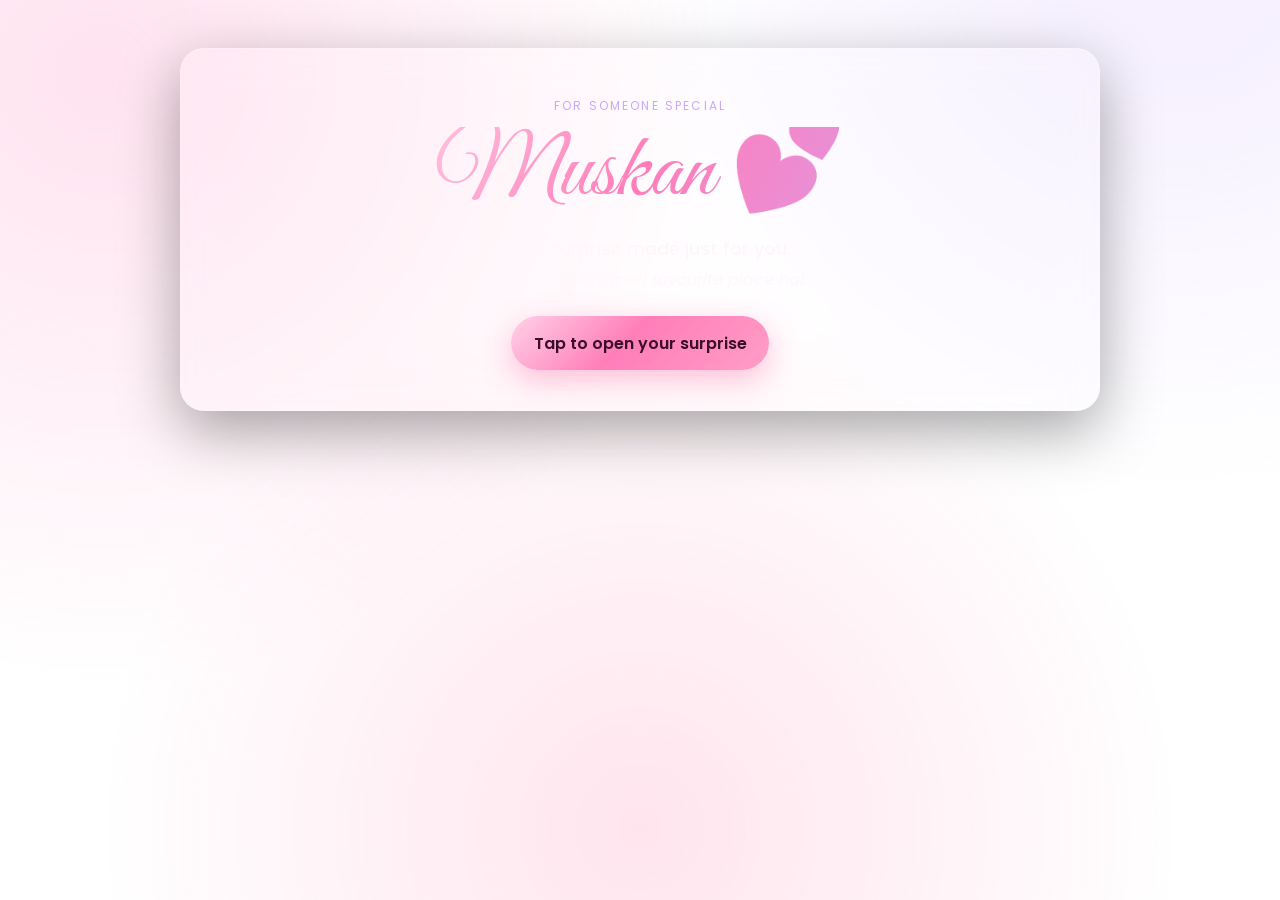
==== index.html @ cd98486f "Add romantic surprise website for Muskan" ====
<!DOCTYPE html>
<html lang="en">
<head>
  <meta charset="UTF-8" />
  <meta name="viewport" content="width=device-width, initial-scale=1" />
  <title>A little surprise for Muskan 💕</title>
  <meta name="description" content="A soft surprise website made for Muskan." />
  <link rel="preconnect" href="https://fonts.googleapis.com" />
  <link rel="preconnect" href="https://fonts.gstatic.com" crossorigin />
  <link href="https://fonts.googleapis.com/css2?family=Great+Vibes&family=Poppins:wght@300;400;500;600;700&display=swap" rel="stylesheet" />
  <link rel="stylesheet" href="styles.css" />
</head>
<body>
  <div class="bg-glow"></div>
  <div id="hearts" aria-hidden="true"></div>

  <main class="shell">
    <section class="hero card">
      <p class="eyebrow">For someone special</p>
      <h1>Muskan <span>💕</span></h1>
      <p class="subtitle">A little surprise made just for you.</p>
      <p class="hinglish">Tumhari smile hi meri favourite place hai.</p>
      <button id="revealBtn" class="btn" type="button">Tap to open your surprise</button>
    </section>

    <section id="surprise" class="surprise hidden" aria-live="polite">
      <article class="card love-note">
        <h2>Hey Muskan…</h2>
        <p>
          If you’re reading this, someone who loves you wanted to say it in a way
          that stays — soft, simple, and only for you.
        </p>
        <p class="hinglish">
          Tumhari muskaan (haan, literally) din ko soft bana deti hai.
        </p>
      </article>

      <section class="reasons">
        <h2 class="section-title">Reasons you’re magic</h2>
        <div class="grid">
          <article class="reason card">
            <div class="icon">🌸</div>
            <h3>Your smile</h3>
            <p>It turns ordinary seconds into favourite memories.</p>
          </article>
          <article class="reason card">
            <div class="icon">✨</div>
            <h3>Your vibe</h3>
            <p>Calm, warm, and somehow brighter than the room.</p>
          </article>
          <article class="reason card">
            <div class="icon">🫶</div>
            <h3>Your heart</h3>
            <p>Kind in ways that make everything feel safer.</p>
          </article>
          <article class="reason card">
            <div class="icon">🌙</div>
            <h3>Your presence</h3>
            <p>Even quiet moments with you feel complete.</p>
          </article>
        </div>
      </section>

      <section class="final card">
        <p class="big-love">I love you, Muskan</p>
        <p class="hinglish">Hamesha. Softly. Loudly. Forever-ish.</p>
        <button id="heartRainBtn" class="btn btn-soft" type="button">Send hearts 💗</button>
      </section>
    </section>

    <footer class="footer">
      Made with care · a private surprise for Muskan
    </footer>
  </main>

  <script src="script.js"></script>
</body>
</html>
---- styles.css ----
:root {
  --bg1: #1a0b1f;
  --bg2: #3a1644;
  --pink: #ff7eb9;
  --rose: #ff4d8d;
  --lilac: #c9a7ff;
  --cream: #fff5fb;
  --card: rgba(255, 245, 251, 0.12);
  --stroke: rgba(255, 255, 255, 0.18);
  --shadow: 0 20px 60px rgba(0, 0, 0, 0.35);
  --radius: 24px;
}

* {
  box-sizing: border-box;
}

html,
body {
  margin: 0;
  min-height: 100%;
}

body {
  font-family: "Poppins", system-ui, sans-serif;
  color: var(--cream);
  background:
    radial-gradient(1200px 600px at 10% -10%, #6b2d7b 0%, transparent 55%),
    radial-gradient(900px 500px at 100% 0%, # generoz 0%, transparent 50%),
    linear-gradient(160deg, var(--bg1), var(--bg2) 55%, #120814);
  overflow-x: hidden;
}

/* fix typo in gradient - will rewrite properly */

.bg-glow {
  position: fixed;
  inset: -20%;
  background:
    radial-gradient(circle at 20% 20%, rgba(255, 126, 185, 0.22), transparent 35%),
    radial-gradient(circle at 80% 10%, rgba(201, 167, 255, 0.2), transparent 30%),
    radial-gradient(circle at 50% 80%, rgba(255, 77, 141, 0.15), transparent 40%);
  pointer-events: none;
  z-index: 0;
  animation: drift 14s ease-in-out infinite alternate;
}

@keyframes drift {
  from { transform: translate3d(-1%, -1%, 0) scale(1); }
  to { transform: translate3d(2%, 1%, 0) scale(1.05); }
}

#hearts {
  position: fixed;
  inset: 0;
  overflow: hidden;
  pointer-events: none;
  z-index: 1;
}

.shell {
  position: relative;
  z-index: 2;
  width: min(920px, calc(100% - 2rem));
  margin: 0 auto;
  padding: 3rem 0 2.5rem;
}

.card {
  background: var(--card);
  border: 1px solid var(--stroke);
  border-radius: var(--radius);
  box-shadow: var(--shadow);
  backdrop-filter: blur(16px);
  -webkit-backdrop-filter: blur(16px);
}

.hero {
  text-align: center;
  padding: 3rem 1.5rem 2.5rem;
}

.eyebrow {
  letter-spacing: 0.18em;
  text-transform: uppercase;
  font-size: 0.75rem;
  color: var(--lilac);
  margin: 0 0 0.75rem;
}

.hero h1 {
  font-family: "Great Vibes", cursive;
  font-size: clamp(3.4rem, 12vw, 5.8rem);
  font-weight: 400;
  margin: 0;
  line-height: 1;
  background: linear-gradient(120deg, #fff, var(--pink), var(--lilac));
  -webkit-background-clip: text;
  background-clip: text;
  color: transparent;
}

.hero h1 span {
  display: inline-block;
  animation: pulse 1.8s ease-in-out infinite;
}

@keyframes pulse {
  0%, 100% { transform: scale(1); }
  50% { transform: scale(1.12); }
}

.subtitle {
  margin: 1rem 0 0.35rem;
  font-size: 1.1rem;
  font-weight: 500;
}

.hinglish {
  color: rgba(255, 245, 251, 0.78);
  font-style: italic;
  margin: 0.25rem 0 1.5rem;
}

.btn {
  appearance: none;
  border: 0;
  cursor: pointer;
  border-radius: 999px;
  padding: 0.9rem 1.4rem;
  font: inherit;
  font-weight: 600;
  color: #3a0d28;
  background: linear-gradient(135deg, #ffd1e8, var(--pink) 45%, #ff9ec7);
  box-shadow: 0 10px 30px rgba(255, 77, 141, 0.35);
  transition: transform 0.2s ease, box-shadow 0.2s ease;
}

.btn:hover {
  transform: translateY(-2px) scale(1.02);
  box-shadow: 0 14px 34px rgba(255, 77, 141, 0.45);
}

.btn:active {
  transform: translateY(0) scale(0.98);
}

.btn-soft {
  background: linear-gradient(135deg, #efe3ff, var(--lilac));
  color: #2d1844;
  box-shadow: 0 10px 30px rgba(201, 167, 255, 0.28);
}

.surprise {
  margin-top: 1.25rem;
  display: grid;
  gap: 1.25rem;
}

.surprise.hidden {
  display: none;
}

.love-note,
.final {
  padding: 1.6rem 1.4rem;
}

.love-note h2,
.section-title {
  margin: 0 0 0.75rem;
  font-size: 1.35rem;
}

.love-note p {
  margin: 0 0 0.85rem;
  line-height: 1.65;
  color: rgba(255, 245, 251, 0.9);
}

.grid {
  display: grid;
  grid-template-columns: repeat(2, minmax(0, 1fr));
  gap: 0.9rem;
}

.reason {
  padding: 1.1rem 1rem;
}

.reason .icon {
  font-size: 1.4rem;
  margin-bottom: 0.35rem;
}

.reason h3 {
  margin: 0 0 0.35rem;
  font-size: 1rem;
}

.reason p {
  margin: 0;
  color: rgba(255, 245, 251, 0.8);
  font-size: 0.92rem;
  line-height: 1.5;
}

.final {
  text-align: center;
}

.big-love {
  font-family: "Great Vibes", cursive;
  font-size: clamp(2.4rem, 8vw, 3.8rem);
  margin: 0.2rem 0 0.4rem;
  background: linear-gradient(120deg, #fff, var(--pink));
  -webkit-background-clip: text;
  background-clip: text;
  color: transparent;
}

.footer {
  text-align: center;
  margin-top: 1.5rem;
  font-size: 0.82rem;
  color: rgba(255, 245, 251, 0.55);
}

.floating-heart {
  position: absolute;
  bottom: -2rem;
  font-size: 1rem;
  animation: rise linear forwards;
  opacity: 0.9;
  filter: drop-shadow(0 4px 10px rgba(255, 77, 141, 0.35));
}

@keyframes rise {
  0% {
    transform: translateY(0) scale(0.8) rotate(0deg);
    opacity: 0;
  }
  10% { opacity: 1; }
  100% {
    transform: translateY(-110vh) scale(1.25) rotate(25deg);
    opacity: 0;
  }
}

@media (max-width: 640px) {
  .shell {
    width: min(920px, calc(100% - 1.25rem));
    padding-top: 2rem;
  }

  .hero {
    padding: 2.2rem 1.1rem 1.8rem;
  }

  .grid {
    grid-template-columns: 1fr;
  }
}
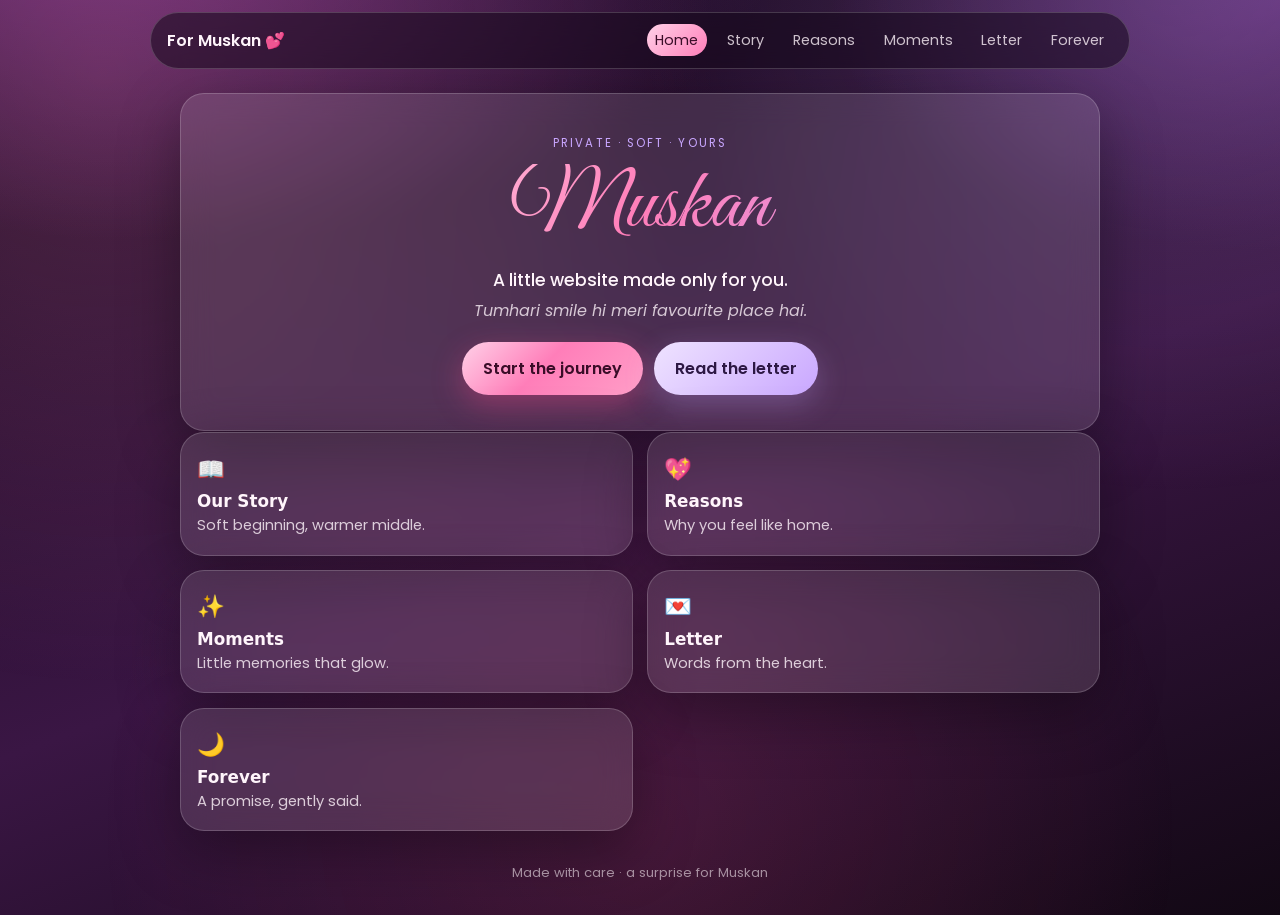
==== commit a97f931b: "Expand Muskan surprise site to 6 beautiful pages" ====
--- a/index.html
+++ b/index.html
@@ -3,76 +3,44 @@
 <head>
   <meta charset="UTF-8" />
   <meta name="viewport" content="width=device-width, initial-scale=1" />
-  <title>A little surprise for Muskan 💕</title>
-  <meta name="description" content="A soft surprise website made for Muskan." />
+  <title>A surprise for Muskan 💕</title>
+  <meta name="description" content="A multi-page surprise website for Muskan." />
   <link rel="preconnect" href="https://fonts.googleapis.com" />
   <link rel="preconnect" href="https://fonts.gstatic.com" crossorigin />
   <link href="https://fonts.googleapis.com/css2?family=Great+Vibes&family=Poppins:wght@300;400;500;600;700&display=swap" rel="stylesheet" />
   <link rel="stylesheet" href="styles.css" />
 </head>
-<body>
+<body data-page="index.html">
   <div class="bg-glow"></div>
   <div id="hearts" aria-hidden="true"></div>
-
+  <nav class="nav">
+    <a class="brand" href="index.html">For Muskan 💕</a>
+    <button class="nav-toggle" type="button" aria-label="Menu" data-nav-toggle>☰</button>
+    <div class="nav-links" data-nav-links>
+      <a href="index.html" class="active">Home</a><a href="story.html" class="">Story</a><a href="reasons.html" class="">Reasons</a><a href="moments.html" class="">Moments</a><a href="letter.html" class="">Letter</a><a href="forever.html" class="">Forever</a>
+    </div>
+  </nav>
   <main class="shell">
-    <section class="hero card">
-      <p class="eyebrow">For someone special</p>
-      <h1>Muskan <span>💕</span></h1>
-      <p class="subtitle">A little surprise made just for you.</p>
+    <section class="hero card reveal">
+      <p class="eyebrow">Private · Soft · Yours</p>
+      <h1 class="script">Muskan</h1>
+      <p class="subtitle">A little website made only for you.</p>
       <p class="hinglish">Tumhari smile hi meri favourite place hai.</p>
-      <button id="revealBtn" class="btn" type="button">Tap to open your surprise</button>
+      <div class="hero-actions">
+        <a class="btn" href="story.html">Start the journey</a>
+        <a class="btn btn-soft" href="letter.html">Read the letter</a>
+      </div>
     </section>
-
-    <section id="surprise" class="surprise hidden" aria-live="polite">
-      <article class="card love-note">
-        <h2>Hey Muskan…</h2>
-        <p>
-          If you’re reading this, someone who loves you wanted to say it in a way
-          that stays — soft, simple, and only for you.
-        </p>
-        <p class="hinglish">
-          Tumhari muskaan (haan, literally) din ko soft bana deti hai.
-        </p>
-      </article>
-
-      <section class="reasons">
-        <h2 class="section-title">Reasons you’re magic</h2>
-        <div class="grid">
-          <article class="reason card">
-            <div class="icon">🌸</div>
-            <h3>Your smile</h3>
-            <p>It turns ordinary seconds into favourite memories.</p>
-          </article>
-          <article class="reason card">
-            <div class="icon">✨</div>
-            <h3>Your vibe</h3>
-            <p>Calm, warm, and somehow brighter than the room.</p>
-          </article>
-          <article class="reason card">
-            <div class="icon">🫶</div>
-            <h3>Your heart</h3>
-            <p>Kind in ways that make everything feel safer.</p>
-          </article>
-          <article class="reason card">
-            <div class="icon">🌙</div>
-            <h3>Your presence</h3>
-            <p>Even quiet moments with you feel complete.</p>
-          </article>
-        </div>
-      </section>
-
-      <section class="final card">
-        <p class="big-love">I love you, Muskan</p>
-        <p class="hinglish">Hamesha. Softly. Loudly. Forever-ish.</p>
-        <button id="heartRainBtn" class="btn btn-soft" type="button">Send hearts 💗</button>
-      </section>
+    <section class="grid pages-grid">
+      <a class="card page-card reveal" href="story.html"><span>📖</span><h3>Our Story</h3><p>Soft beginning, warmer middle.</p></a>
+      <a class="card page-card reveal" href="reasons.html"><span>💖</span><h3>Reasons</h3><p>Why you feel like home.</p></a>
+      <a class="card page-card reveal" href="moments.html"><span>✨</span><h3>Moments</h3><p>Little memories that glow.</p></a>
+      <a class="card page-card reveal" href="letter.html"><span>💌</span><h3>Letter</h3><p>Words from the heart.</p></a>
+      <a class="card page-card reveal" href="forever.html"><span>🌙</span><h3>Forever</h3><p>A promise, gently said.</p></a>
     </section>
-
-    <footer class="footer">
-      Made with care · a private surprise for Muskan
-    </footer>
   </main>
-
+  <footer class="footer">Made with care · a surprise for Muskan</footer>
   <script src="script.js"></script>
+  
 </body>
 </html>
--- a/styles.css
+++ b/styles.css
@@ -1,5 +1,5 @@
 :root {
-  --bg1: #1a0b1f;
+  --bg1: #14081a;
   --bg2: #3a1644;
   --pink: #ff7eb9;
   --rose: #ff4d8d;
@@ -10,254 +10,153 @@
   --shadow: 0 20px 60px rgba(0, 0, 0, 0.35);
   --radius: 24px;
 }
-
-* {
-  box-sizing: border-box;
-}
-
-html,
-body {
-  margin: 0;
-  min-height: 100%;
-}
-
+* { box-sizing: border-box; }
+html, body { margin: 0; min-height: 100%; }
 body {
   font-family: "Poppins", system-ui, sans-serif;
   color: var(--cream);
   background:
     radial-gradient(1200px 600px at 10% -10%, #6b2d7b 0%, transparent 55%),
-    radial-gradient(900px 500px at 100% 0%, # generoz 0%, transparent 50%),
+    radial-gradient(900px 500px at 100% 0%, #5a2a6e 0%, transparent 50%),
     linear-gradient(160deg, var(--bg1), var(--bg2) 55%, #120814);
   overflow-x: hidden;
 }
-
-/* fix typo in gradient - will rewrite properly */
-
 .bg-glow {
-  position: fixed;
-  inset: -20%;
+  position: fixed; inset: -20%; pointer-events: none; z-index: 0;
   background:
-    radial-gradient(circle at 20% 20%, rgba(255, 126, 185, 0.22), transparent 35%),
-    radial-gradient(circle at 80% 10%, rgba(201, 167, 255, 0.2), transparent 30%),
-    radial-gradient(circle at 50% 80%, rgba(255, 77, 141, 0.15), transparent 40%);
-  pointer-events: none;
-  z-index: 0;
+    radial-gradient(circle at 20% 20%, rgba(255,126,185,.22), transparent 35%),
+    radial-gradient(circle at 80% 10%, rgba(201,167,255,.2), transparent 30%),
+    radial-gradient(circle at 50% 80%, rgba(255,77,141,.15), transparent 40%);
   animation: drift 14s ease-in-out infinite alternate;
 }
-
 @keyframes drift {
-  from { transform: translate3d(-1%, -1%, 0) scale(1); }
-  to { transform: translate3d(2%, 1%, 0) scale(1.05); }
+  from { transform: translate3d(-1%,-1%,0) scale(1); }
+  to { transform: translate3d(2%,1%,0) scale(1.05); }
 }
-
-#hearts {
-  position: fixed;
-  inset: 0;
-  overflow: hidden;
-  pointer-events: none;
-  z-index: 1;
+#hearts { position: fixed; inset: 0; overflow: hidden; pointer-events: none; z-index: 1; }
+.nav {
+  position: sticky; top: 0; z-index: 20;
+  display: flex; align-items: center; justify-content: space-between; gap: 1rem;
+  width: min(980px, calc(100% - 1.5rem)); margin: .75rem auto 0;
+  padding: .7rem 1rem; border-radius: 999px;
+  background: rgba(20,8,26,.55); border: 1px solid var(--stroke);
+  backdrop-filter: blur(16px); -webkit-backdrop-filter: blur(16px);
 }
-
+.brand { color: var(--cream); text-decoration: none; font-weight: 600; }
+.nav-links { display: flex; flex-wrap: wrap; gap: .35rem .7rem; }
+.nav-links a {
+  color: rgba(255,245,251,.78); text-decoration: none; font-size: .9rem;
+  padding: .35rem .55rem; border-radius: 999px;
+}
+.nav-links a:hover, .nav-links a.active {
+  color: #3a0d28; background: linear-gradient(135deg,#ffd1e8,var(--pink));
+}
+.nav-toggle {
+  display: none; appearance: none; border: 0; background: transparent;
+  color: var(--cream); font-size: 1.2rem; cursor: pointer;
+}
 .shell {
-  position: relative;
-  z-index: 2;
+  position: relative; z-index: 2;
   width: min(920px, calc(100% - 2rem));
-  margin: 0 auto;
-  padding: 3rem 0 2.5rem;
+  margin: 0 auto; padding: 1.5rem 0 2rem;
+  display: grid; gap: .1rem;
 }
-
 .card {
-  background: var(--card);
-  border: 1px solid var(--stroke);
-  border-radius: var(--radius);
-  box-shadow: var(--shadow);
-  backdrop-filter: blur(16px);
-  -webkit-backdrop-filter: blur(16px);
+  background: var(--card); border: 1px solid var(--stroke); border-radius: var(--radius);
+  box-shadow: var(--shadow); backdrop-filter: blur(16px); -webkit-backdrop-filter: blur(16px);
 }
-
-.hero {
-  text-align: center;
-  padding: 3rem 1.5rem 2.5rem;
+.hero, .page-hero, .final-hero { text-align: center; padding: 2.6rem 1.4rem 2.2rem; }
+.eyebrow {
+  letter-spacing: .18em; text-transform: uppercase; font-size: .72rem;
+  color: var(--lilac); margin: 0 0 .75rem;
 }
-
-.eyebrow {
-  letter-spacing: 0.18em;
-  text-transform: uppercase;
-  font-size: 0.75rem;
-  color: var(--lilac);
-  margin: 0 0 0.75rem;
+.script, h1.script, .big-love {
+  font-family: "Great Vibes", cursive; font-weight: 400; line-height: 1;
 }
-
-.hero h1 {
-  font-family: "Great Vibes", cursive;
-  font-size: clamp(3.4rem, 12vw, 5.8rem);
-  font-weight: 400;
-  margin: 0;
-  line-height: 1;
-  background: linear-gradient(120deg, #fff, var(--pink), var(--lilac));
-  -webkit-background-clip: text;
-  background-clip: text;
-  color: transparent;
+.hero h1, .page-hero h1 {
+  font-family: "Great Vibes", cursive; font-weight: 400; margin: 0;
+  font-size: clamp(3.2rem, 11vw, 5.4rem);
+  background: linear-gradient(120deg,#fff,var(--pink),var(--lilac));
+  -webkit-background-clip: text; background-clip: text; color: transparent;
 }
-
-.hero h1 span {
-  display: inline-block;
-  animation: pulse 1.8s ease-in-out infinite;
+.subtitle { margin: 1rem 0 .35rem; font-size: 1.08rem; font-weight: 500; }
+.hinglish { color: rgba(255,245,251,.78); font-style: italic; margin: .25rem 0 1.2rem; }
+.hero-actions, .pager { display: flex; flex-wrap: wrap; gap: .7rem; justify-content: center; }
+.btn {
+  appearance: none; border: 0; cursor: pointer; border-radius: 999px;
+  padding: .85rem 1.3rem; font: inherit; font-weight: 600; text-decoration: none; display: inline-block;
+  color: #3a0d28; background: linear-gradient(135deg,#ffd1e8,var(--pink) 45%,#ff9ec7);
+  box-shadow: 0 10px 30px rgba(255,77,141,.35);
+  transition: transform .2s ease, box-shadow .2s ease;
 }
-
-@keyframes pulse {
-  0%, 100% { transform: scale(1); }
-  50% { transform: scale(1.12); }
+.btn:hover { transform: translateY(-2px) scale(1.02); }
+.btn-soft {
+  background: linear-gradient(135deg,#efe3ff,var(--lilac)); color: #2d1844;
+  box-shadow: 0 10px 30px rgba(201,167,255,.28);
 }
-
-.subtitle {
-  margin: 1rem 0 0.35rem;
-  font-size: 1.1rem;
-  font-weight: 500;
+.grid { display: grid; gap: .9rem; }
+.pages-grid { grid-template-columns: repeat(2, minmax(0,1fr)); }
+.page-card { padding: 1.15rem 1rem; text-decoration: none; color: inherit; transition: transform .2s ease; }
+.page-card:hover { transform: translateY(-3px); }
+.page-card span { font-size: 1.4rem; }
+.page-card h3 { margin: .35rem 0 .25rem; font-size: 1.05rem; }
+.page-card p { margin: 0; color: rgba(255,245,251,.8); font-size: .92rem; }
+.timeline { list-style: none; margin: 0; padding: 0; display: grid; gap: .9rem; }
+.timeline li { position: relative; padding: 1.2rem 1.2rem 1.2rem 1.5rem; }
+.timeline .dot {
+  position: absolute; left: .7rem; top: 1.45rem; width: .55rem; height: .55rem; border-radius: 50%;
+  background: var(--pink); box-shadow: 0 0 0 4px rgba(255,126,185,.2);
 }
-
-.hinglish {
-  color: rgba(255, 245, 251, 0.78);
-  font-style: italic;
-  margin: 0.25rem 0 1.5rem;
+.timeline h3 { margin: 0 0 .35rem; }
+.timeline p { margin: 0; color: rgba(255,245,251,.85); line-height: 1.55; }
+.reasons-grid, .moments-grid { grid-template-columns: repeat(2, minmax(0,1fr)); }
+.reason, .moment { padding: 1.15rem 1rem; }
+.reason .icon { font-size: 1.4rem; margin-bottom: .3rem; }
+.reason h3, .moment h3 { margin: 0 0 .35rem; font-size: 1rem; }
+.reason p, .moment p { margin: 0; color: rgba(255,245,251,.8); font-size: .92rem; line-height: 1.5; }
+.moment-art {
+  height: 110px; border-radius: 18px; display: grid; place-items: center; font-size: 2rem; margin-bottom: .75rem;
 }
-
-.btn {
-  appearance: none;
-  border: 0;
-  cursor: pointer;
-  border-radius: 999px;
-  padding: 0.9rem 1.4rem;
-  font: inherit;
-  font-weight: 600;
-  color: #3a0d28;
-  background: linear-gradient(135deg, #ffd1e8, var(--pink) 45%, #ff9ec7);
-  box-shadow: 0 10px 30px rgba(255, 77, 141, 0.35);
-  transition: transform 0.2s ease, box-shadow 0.2s ease;
+.a1 { background: linear-gradient(135deg, rgba(255,126,185,.35), rgba(201,167,255,.2)); }
+.a2 { background: linear-gradient(135deg, rgba(255,196,120,.28), rgba(255,126,185,.2)); }
+.a3 { background: linear-gradient(135deg, rgba(120,200,255,.25), rgba(201,167,255,.22)); }
+.a4 { background: linear-gradient(135deg, rgba(255,126,185,.2), rgba(255,77,141,.28)); }
+.note { padding: 1rem 1.1rem; text-align: center; color: rgba(255,245,251,.85); }
+.letter { padding: 1.6rem 1.35rem; line-height: 1.7; }
+.letter p { margin: 0 0 1rem; color: rgba(255,245,251,.92); }
+.letter-hello { font-size: 2.4rem; margin-bottom: .4rem !important; }
+.sign { font-size: 2rem; margin-top: .5rem !important; }
+.big-love {
+  font-size: clamp(2.6rem, 9vw, 4.2rem); margin: .3rem 0 .5rem;
+  background: linear-gradient(120deg,#fff,var(--pink));
+  -webkit-background-clip: text; background-clip: text; color: transparent;
 }
-
-.btn:hover {
-  transform: translateY(-2px) scale(1.02);
-  box-shadow: 0 14px 34px rgba(255, 77, 141, 0.45);
+.promise { text-align: left; margin: 1.2rem auto; max-width: 420px; padding: 1rem 1.2rem; }
+.promise h3 { margin: 0 0 .5rem; }
+.promise ul { margin: 0; padding-left: 1.1rem; color: rgba(255,245,251,.88); }
+.promise li { margin: .35rem 0; }
+.footer {
+  position: relative; z-index: 2; text-align: center;
+  padding: 0 1rem 2rem; font-size: .82rem; color: rgba(255,245,251,.55);
 }
-
-.btn:active {
-  transform: translateY(0) scale(0.98);
+.floating-heart {
+  position: absolute; bottom: -2rem; animation: rise linear forwards;
+  filter: drop-shadow(0 4px 10px rgba(255,77,141,.35));
 }
-
-.btn-soft {
-  background: linear-gradient(135deg, #efe3ff, var(--lilac));
-  color: #2d1844;
-  box-shadow: 0 10px 30px rgba(201, 167, 255, 0.28);
+@keyframes rise {
+  0% { transform: translateY(0) scale(.8) rotate(0); opacity: 0; }
+  10% { opacity: 1; }
+  100% { transform: translateY(-110vh) scale(1.25) rotate(25deg); opacity: 0; }
 }
-
-.surprise {
-  margin-top: 1.25rem;
-  display: grid;
-  gap: 1.25rem;
+.reveal { opacity: 0; transform: translateY(14px); transition: .6s ease; }
+.reveal.in { opacity: 1; transform: none; }
+@media (max-width: 720px) {
+  .nav-toggle { display: inline-block; }
+  .nav-links {
+    display: none; position: absolute; top: calc(100% + .45rem); left: 0; right: 0;
+    flex-direction: column; padding: .7rem; border-radius: 18px;
+    background: rgba(20,8,26,.92); border: 1px solid var(--stroke);
+  }
+  .nav-links.open { display: flex; }
+  .pages-grid, .reasons-grid, .moments-grid { grid-template-columns: 1fr; }
 }
-
-.surprise.hidden {
-  display: none;
-}
-
-.love-note,
-.final {
-  padding: 1.6rem 1.4rem;
-}
-
-.love-note h2,
-.section-title {
-  margin: 0 0 0.75rem;
-  font-size: 1.35rem;
-}
-
-.love-note p {
-  margin: 0 0 0.85rem;
-  line-height: 1.65;
-  color: rgba(255, 245, 251, 0.9);
-}
-
-.grid {
-  display: grid;
-  grid-template-columns: repeat(2, minmax(0, 1fr));
-  gap: 0.9rem;
-}
-
-.reason {
-  padding: 1.1rem 1rem;
-}
-
-.reason .icon {
-  font-size: 1.4rem;
-  margin-bottom: 0.35rem;
-}
-
-.reason h3 {
-  margin: 0 0 0.35rem;
-  font-size: 1rem;
-}
-
-.reason p {
-  margin: 0;
-  color: rgba(255, 245, 251, 0.8);
-  font-size: 0.92rem;
-  line-height: 1.5;
-}
-
-.final {
-  text-align: center;
-}
-
-.big-love {
-  font-family: "Great Vibes", cursive;
-  font-size: clamp(2.4rem, 8vw, 3.8rem);
-  margin: 0.2rem 0 0.4rem;
-  background: linear-gradient(120deg, #fff, var(--pink));
-  -webkit-background-clip: text;
-  background-clip: text;
-  color: transparent;
-}
-
-.footer {
-  text-align: center;
-  margin-top: 1.5rem;
-  font-size: 0.82rem;
-  color: rgba(255, 245, 251, 0.55);
-}
-
-.floating-heart {
-  position: absolute;
-  bottom: -2rem;
-  font-size: 1rem;
-  animation: rise linear forwards;
-  opacity: 0.9;
-  filter: drop-shadow(0 4px 10px rgba(255, 77, 141, 0.35));
-}
-
-@keyframes rise {
-  0% {
-    transform: translateY(0) scale(0.8) rotate(0deg);
-    opacity: 0;
-  }
-  10% { opacity: 1; }
-  100% {
-    transform: translateY(-110vh) scale(1.25) rotate(25deg);
-    opacity: 0;
-  }
-}
-
-@media (max-width: 640px) {
-  .shell {
-    width: min(920px, calc(100% - 1.25rem));
-    padding-top: 2rem;
-  }
-
-  .hero {
-    padding: 2.2rem 1.1rem 1.8rem;
-  }
-
-  .grid {
-    grid-template-columns: 1fr;
-  }
-}
